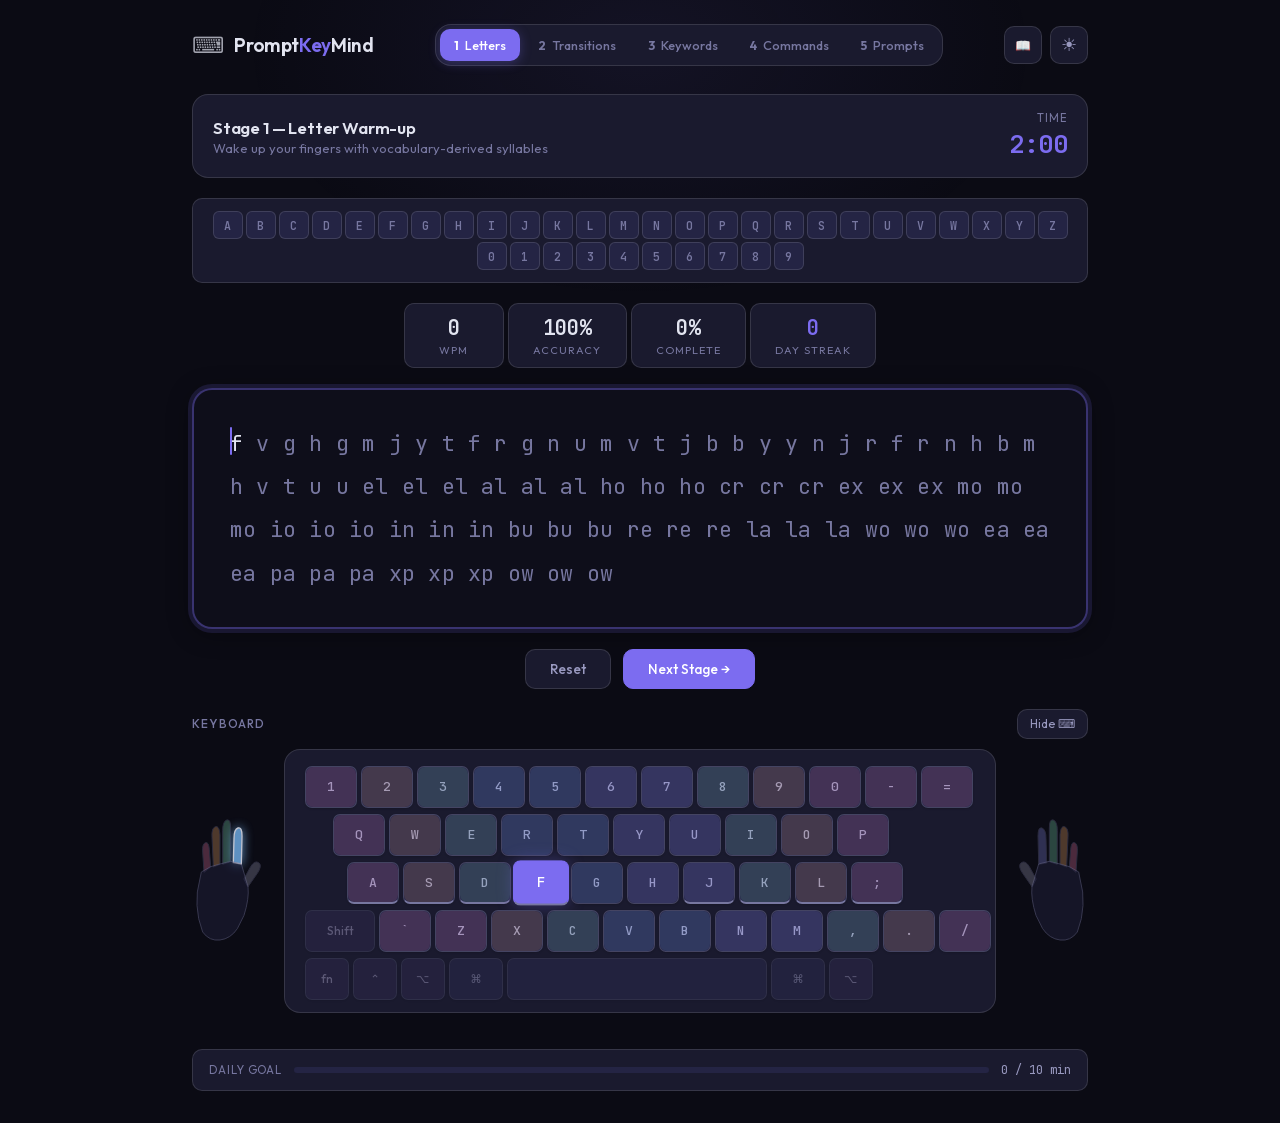
==== local/index.html @ 5115bd87 "v0.5 — Add offline local version with bundled fonts Self-contained copy in local/ folder that works " ====
<!DOCTYPE html>
<html lang="en" data-theme="dark">
<head>
  <meta charset="UTF-8">
  <meta name="viewport" content="width=device-width, initial-scale=1.0">
  <title>PromptKeyMind</title>
  <link rel="stylesheet" href="css/fonts.css">
  <link rel="stylesheet" href="css/styles.css">
</head>
<body>
  <!-- Ambient background glow -->
  <div class="ambient-glow"></div>

  <div class="app-container">
    <!-- Header -->
    <header class="app-header">
      <div class="logo">
        <span class="logo-icon">⌨</span>
        <span class="logo-text">Prompt<span class="logo-accent">Key</span>Mind</span>
      </div>

      <nav class="stage-tabs" role="tablist">
        <button class="stage-tab active" data-stage="1" role="tab" aria-selected="true">
          <span class="tab-num">1</span>
          <span class="tab-label">Letters</span>
        </button>
        <button class="stage-tab" data-stage="2" role="tab" aria-selected="false">
          <span class="tab-num">2</span>
          <span class="tab-label">Transitions</span>
        </button>
        <button class="stage-tab" data-stage="3" role="tab" aria-selected="false">
          <span class="tab-num">3</span>
          <span class="tab-label">Keywords</span>
        </button>
        <button class="stage-tab" data-stage="4" role="tab" aria-selected="false">
          <span class="tab-num">4</span>
          <span class="tab-label">Commands</span>
        </button>
        <button class="stage-tab" data-stage="5" role="tab" aria-selected="false">
          <span class="tab-num">5</span>
          <span class="tab-label">Prompts</span>
        </button>
      </nav>

      <div class="header-controls">
        <a href="vocab.html" class="btn-icon" title="Vocabulary" style="text-decoration:none;font-size:0.8rem;">📖</a>
        <button class="btn-icon" id="theme-toggle" title="Toggle theme (T)">
          <span class="theme-icon-dark">☀</span>
          <span class="theme-icon-light">☾</span>
        </button>
      </div>
    </header>

    <!-- Stage Info Bar -->
    <div class="stage-info">
      <div class="stage-title">
        <h2 id="stage-name">Stage 1 — Letter Warm-up</h2>
        <p class="stage-hint" id="stage-hint">Wake up your fingers with syllable patterns</p>
      </div>
      <div class="stage-timer">
        <span class="timer-label">Time</span>
        <span class="timer-value" id="timer">2:00</span>
      </div>
    </div>

    <!-- Key Progress Bar (Keybr-style) -->
    <div class="key-progress-bar" id="key-progress">
      <!-- Populated by JS -->
    </div>

    <!-- Stats Bar -->
    <div class="stats-bar">
      <div class="stat">
        <span class="stat-value" id="stat-wpm">0</span>
        <span class="stat-label">WPM</span>
      </div>
      <div class="stat">
        <span class="stat-value" id="stat-accuracy">100%</span>
        <span class="stat-label">Accuracy</span>
      </div>
      <div class="stat">
        <span class="stat-value" id="stat-progress">0%</span>
        <span class="stat-label">Complete</span>
      </div>
      <div class="stat stat-streak">
        <span class="stat-value" id="stat-streak">0</span>
        <span class="stat-label">Day streak</span>
      </div>
    </div>

    <!-- Typing Area -->
    <div class="typing-area" id="typing-area">
      <div class="typing-text" id="typing-text">
        <!-- Populated by JS: spans per character -->
      </div>
      <!-- Hidden input to capture keystrokes -->
      <input type="text" class="typing-input" id="typing-input" autocomplete="off" autocorrect="off" autocapitalize="off" spellcheck="false">
    </div>

    <!-- Action Buttons -->
    <div class="action-bar">
      <button class="btn btn-secondary" id="btn-reset" title="Reset (Esc)">Reset</button>
      <button class="btn btn-primary" id="btn-next" title="Next stage (→)">Next Stage →</button>
    </div>

    <!-- Virtual Keyboard -->
    <div class="keyboard-section" id="keyboard-section">
      <div class="keyboard-header">
        <span class="keyboard-title">Keyboard</span>
        <button class="btn-icon btn-small" id="keyboard-toggle" title="Toggle keyboard (K)">Hide ⌨</button>
      </div>
      <div class="keyboard-with-hands" id="keyboard-with-hands">
        <div class="hand hand-left" id="hand-left">
          <svg viewBox="0 0 120 200" xmlns="http://www.w3.org/2000/svg">
            <!-- Left hand outline with 5 finger regions -->
            <!-- Pinky (leftmost finger) -->
            <path class="finger" data-finger="pinky-l"
              d="M18,90 L16,60 Q15,48 20,46 Q25,44 26,56 L28,82 Z"
              />
            <!-- Ring finger -->
            <path class="finger" data-finger="ring-l"
              d="M32,82 L30,38 Q29,24 35,22 Q41,20 42,34 L42,78 Z"
              />
            <!-- Middle finger -->
            <path class="finger" data-finger="middle-l"
              d="M46,78 L46,28 Q46,14 52,12 Q58,10 58,24 L58,74 Z"
              />
            <!-- Index finger -->
            <path class="finger" data-finger="index-l"
              d="M62,76 L63,40 Q63,26 69,24 Q75,22 75,36 L74,78 Z"
              />
            <!-- Thumb (angled outward to the right) -->
            <path class="finger" data-finger="thumb"
              d="M78,100 L88,82 Q94,72 100,76 Q106,80 98,92 L84,112 Z"
              />
            <!-- Palm -->
            <path class="hand-palm"
              d="M14,90 L28,82 L42,78 L58,74 L74,78 L84,112
                 Q86,130 78,155 L68,175 Q58,190 42,192
                 Q26,194 16,180 L10,160 Q6,140 8,120 Z"
              />
          </svg>
        </div>
        <div class="keyboard-container" id="keyboard-container">
          <!-- Populated by keyboard.js -->
        </div>
        <div class="hand hand-right" id="hand-right">
          <svg viewBox="0 0 120 200" xmlns="http://www.w3.org/2000/svg">
            <!-- Right hand outline with 5 finger regions (mirrored) -->
            <!-- Pinky (rightmost finger) -->
            <path class="finger" data-finger="pinky-r"
              d="M102,90 L104,60 Q105,48 100,46 Q95,44 94,56 L92,82 Z"
              />
            <!-- Ring finger -->
            <path class="finger" data-finger="ring-r"
              d="M88,82 L90,38 Q91,24 85,22 Q79,20 78,34 L78,78 Z"
              />
            <!-- Middle finger -->
            <path class="finger" data-finger="middle-r"
              d="M74,78 L74,28 Q74,14 68,12 Q62,10 62,24 L62,74 Z"
              />
            <!-- Index finger -->
            <path class="finger" data-finger="index-r"
              d="M58,76 L57,40 Q57,26 51,24 Q45,22 45,36 L46,78 Z"
              />
            <!-- Thumb (angled outward to the left) -->
            <path class="finger" data-finger="thumb"
              d="M42,100 L32,82 Q26,72 20,76 Q14,80 22,92 L36,112 Z"
              />
            <!-- Palm -->
            <path class="hand-palm"
              d="M106,90 L92,82 L78,78 L62,74 L46,78 L36,112
                 Q34,130 42,155 L52,175 Q62,190 78,192
                 Q94,194 104,180 L110,160 Q114,140 112,120 Z"
              />
          </svg>
        </div>
      </div>
    </div>

    <!-- Daily Goal Footer -->
    <footer class="app-footer">
      <div class="daily-goal">
        <span class="goal-label">Daily goal</span>
        <div class="goal-bar">
          <div class="goal-fill" id="goal-fill" style="width: 0%"></div>
        </div>
        <span class="goal-text" id="goal-text">0 / 10 min</span>
      </div>
    </footer>
  </div>

  <script type="module" src="js/app.js"></script>
</body>
</html>
---- local/css/fonts.css ----
/* Local @font-face declarations for offline use */
/* Variable fonts — single file per family, all weights */

@font-face {
  font-family: 'JetBrains Mono';
  font-style: normal;
  font-weight: 400 700;
  font-display: swap;
  src: url(../fonts/JetBrainsMono.woff2) format('woff2');
}

@font-face {
  font-family: 'Outfit';
  font-style: normal;
  font-weight: 400 700;
  font-display: swap;
  src: url(../fonts/Outfit.woff2) format('woff2');
}
---- local/css/styles.css ----
/* ============================================
   PromptKeyMind — Styles
   "Focused Flow" aesthetic: calm, premium,
   code-editor meets meditation app
   ============================================ */

/* --- CSS Variables / Themes --- */
:root {
  /* Shared */
  --font-mono: 'JetBrains Mono', 'SF Mono', 'Fira Code', monospace;
  --font-ui: 'Outfit', 'SF Pro Display', system-ui, sans-serif;
  --radius-sm: 6px;
  --radius-md: 10px;
  --radius-lg: 16px;
  --radius-xl: 20px;
  --transition: 0.2s ease;
  --transition-slow: 0.4s cubic-bezier(0.4, 0, 0.2, 1);

  /* Finger zone colors — shared between themes */
  --finger-pinky-l: #e879a0;
  --finger-ring-l: #f0a868;
  --finger-middle-l: #7dd3a8;
  --finger-index-l: #6ea8e0;
  --finger-index-r: #8b8de8;
  --finger-middle-r: #7dd3a8;
  --finger-ring-r: #f0a868;
  --finger-pinky-r: #e879a0;
  --finger-thumb: #a0a0b8;
}

/* Dark theme (default) */
[data-theme="dark"] {
  --bg-primary: #0b0b14;
  --bg-secondary: #1a1a2e;
  --bg-tertiary: #242444;
  --bg-elevated: #282850;
  --bg-input: #0e0e1a;
  --text-primary: #e2e4f0;
  --text-secondary: #9999c0;
  --text-muted: #7777a0;
  --accent: #7c6cf0;
  --accent-glow: rgba(124, 108, 240, 0.15);
  --accent-glow-strong: rgba(124, 108, 240, 0.3);
  --correct: #4ade80;
  --error: #f87171;
  --error-bg: rgba(248, 113, 113, 0.1);
  --border: rgba(255, 255, 255, 0.12);
  --border-focus: rgba(124, 108, 240, 0.4);
  --shadow: 0 4px 24px rgba(0, 0, 0, 0.4);
  --shadow-sm: 0 2px 8px rgba(0, 0, 0, 0.3);
  --key-bg: #252548;
  --key-bg-hover: #24243e;
  --key-border: rgba(255, 255, 255, 0.14);
  --key-active: #7c6cf0;
  --key-active-text: #fff;
  --glow-color: rgba(124, 108, 240, 0.08);
}

/* Light theme */
[data-theme="light"] {
  --bg-primary: #f5f5fa;
  --bg-secondary: #eeeef4;
  --bg-tertiary: #e4e4ee;
  --bg-elevated: #fff;
  --bg-input: #fff;
  --text-primary: #1a1a2e;
  --text-secondary: #6b6b88;
  --text-muted: #9999b0;
  --accent: #5b4fd6;
  --accent-glow: rgba(91, 79, 214, 0.1);
  --accent-glow-strong: rgba(91, 79, 214, 0.2);
  --correct: #16a34a;
  --error: #dc2626;
  --error-bg: rgba(220, 38, 38, 0.06);
  --border: rgba(0, 0, 0, 0.08);
  --border-focus: rgba(91, 79, 214, 0.4);
  --shadow: 0 4px 24px rgba(0, 0, 0, 0.08);
  --shadow-sm: 0 2px 8px rgba(0, 0, 0, 0.05);
  --key-bg: #fff;
  --key-bg-hover: #f0f0f8;
  --key-border: rgba(0, 0, 0, 0.1);
  --key-active: #5b4fd6;
  --key-active-text: #fff;
  --glow-color: rgba(91, 79, 214, 0.05);
}

/* --- Reset & Base --- */
*, *::before, *::after {
  margin: 0;
  padding: 0;
  box-sizing: border-box;
}

html {
  font-size: 16px;
  -webkit-font-smoothing: antialiased;
  -moz-osx-font-smoothing: grayscale;
}

body {
  font-family: var(--font-ui);
  background: var(--bg-primary);
  color: var(--text-primary);
  min-height: 100vh;
  transition: background var(--transition-slow), color var(--transition-slow);
  overflow-x: hidden;
}

/* --- Ambient Background Glow --- */
.ambient-glow {
  position: fixed;
  top: -200px;
  left: 50%;
  transform: translateX(-50%);
  width: 800px;
  height: 500px;
  background: radial-gradient(ellipse, var(--glow-color) 0%, transparent 70%);
  pointer-events: none;
  z-index: 0;
  transition: background var(--transition-slow);
}

/* --- App Container --- */
.app-container {
  position: relative;
  z-index: 1;
  max-width: 960px;
  margin: 0 auto;
  padding: 24px 32px 32px;
  display: flex;
  flex-direction: column;
  gap: 20px;
  min-height: 100vh;
}

/* --- Header --- */
.app-header {
  display: flex;
  align-items: center;
  justify-content: space-between;
  gap: 24px;
  padding-bottom: 8px;
}

.logo {
  display: flex;
  align-items: center;
  gap: 10px;
  flex-shrink: 0;
}

.logo-icon {
  font-size: 1.4rem;
  opacity: 0.7;
}

.logo-text {
  font-family: var(--font-ui);
  font-size: 1.2rem;
  font-weight: 600;
  letter-spacing: -0.02em;
  color: var(--text-primary);
}

.logo-accent {
  color: var(--accent);
}

/* Stage Tabs */
.stage-tabs {
  display: flex;
  gap: 4px;
  background: var(--bg-secondary);
  border-radius: var(--radius-lg);
  padding: 4px;
  border: 1px solid var(--border);
}

.stage-tab {
  display: flex;
  align-items: center;
  gap: 6px;
  padding: 8px 14px;
  border: none;
  background: transparent;
  color: var(--text-muted);
  font-family: var(--font-ui);
  font-size: 0.8rem;
  font-weight: 500;
  border-radius: var(--radius-md);
  cursor: pointer;
  transition: all var(--transition);
  white-space: nowrap;
}

.stage-tab:hover {
  color: var(--text-secondary);
  background: var(--bg-tertiary);
}

.stage-tab.active {
  background: var(--accent);
  color: #fff;
  box-shadow: 0 2px 12px var(--accent-glow-strong);
}

.stage-tab.completed {
  color: var(--correct);
}

.tab-num {
  font-weight: 700;
  font-size: 0.75rem;
}

.tab-label {
  font-weight: 500;
}

/* Header Controls */
.header-controls {
  display: flex;
  gap: 8px;
  flex-shrink: 0;
}

.btn-icon {
  width: 38px;
  height: 38px;
  border: 1px solid var(--border);
  background: var(--bg-secondary);
  color: var(--text-secondary);
  border-radius: var(--radius-md);
  cursor: pointer;
  display: flex;
  align-items: center;
  justify-content: center;
  font-size: 1.1rem;
  transition: all var(--transition);
}

.btn-icon:hover {
  background: var(--bg-tertiary);
  color: var(--text-primary);
  border-color: var(--border-focus);
}

.btn-icon.btn-small {
  width: auto;
  height: 30px;
  padding: 0 12px;
  font-size: 0.75rem;
  font-family: var(--font-ui);
}

/* Theme toggle icons */
[data-theme="dark"] .theme-icon-light { display: none; }
[data-theme="light"] .theme-icon-dark { display: none; }

/* --- Stage Info --- */
.stage-info {
  display: flex;
  align-items: center;
  justify-content: space-between;
  padding: 16px 20px;
  background: var(--bg-secondary);
  border: 1px solid var(--border);
  border-radius: var(--radius-lg);
}

.stage-title h2 {
  font-family: var(--font-ui);
  font-size: 1.05rem;
  font-weight: 600;
  letter-spacing: -0.01em;
}

.stage-hint {
  color: var(--text-muted);
  font-size: 0.82rem;
  margin-top: 2px;
}

.stage-timer {
  display: flex;
  flex-direction: column;
  align-items: flex-end;
  gap: 2px;
}

.timer-label {
  font-size: 0.7rem;
  text-transform: uppercase;
  letter-spacing: 0.08em;
  color: var(--text-muted);
}

.timer-value {
  font-family: var(--font-mono);
  font-size: 1.6rem;
  font-weight: 600;
  color: var(--accent);
  letter-spacing: -0.02em;
}

.timer-value.warning {
  color: var(--error);
  animation: pulse-warning 1s infinite;
}

@keyframes pulse-warning {
  0%, 100% { opacity: 1; }
  50% { opacity: 0.5; }
}

/* --- Key Progress Bar (Keybr-style) --- */
.key-progress-bar {
  display: flex;
  gap: 3px;
  padding: 12px 16px;
  background: var(--bg-secondary);
  border: 1px solid var(--border);
  border-radius: var(--radius-md);
  flex-wrap: wrap;
  justify-content: center;
}

.key-progress-item {
  display: flex;
  align-items: center;
  justify-content: center;
  width: 30px;
  height: 28px;
  font-family: var(--font-mono);
  font-size: 0.72rem;
  font-weight: 600;
  text-transform: uppercase;
  border-radius: var(--radius-sm);
  border: 1px solid var(--border);
  background: var(--bg-tertiary);
  color: var(--text-muted);
  transition: all var(--transition);
}

.key-progress-item.current {
  border-color: var(--accent);
  background: var(--accent-glow);
  color: var(--accent);
  box-shadow: 0 0 12px var(--accent-glow);
}

.key-progress-item.mastered {
  background: rgba(74, 222, 128, 0.15);
  border-color: rgba(74, 222, 128, 0.3);
  color: var(--correct);
}

.key-progress-item.learning {
  background: rgba(251, 191, 36, 0.12);
  border-color: rgba(251, 191, 36, 0.3);
  color: #fbbf24;
}

/* --- Stats Bar --- */
.stats-bar {
  display: flex;
  gap: 4px;
  justify-content: center;
}

.stat {
  display: flex;
  flex-direction: column;
  align-items: center;
  gap: 2px;
  padding: 10px 24px;
  background: var(--bg-secondary);
  border: 1px solid var(--border);
  border-radius: var(--radius-md);
  min-width: 100px;
}

.stat-value {
  font-family: var(--font-mono);
  font-size: 1.3rem;
  font-weight: 600;
  color: var(--text-primary);
}

.stat-label {
  font-size: 0.68rem;
  text-transform: uppercase;
  letter-spacing: 0.1em;
  color: var(--text-muted);
}

.stat-streak .stat-value {
  color: var(--accent);
}

/* --- Typing Area --- */
.typing-area {
  position: relative;
  background: var(--bg-input);
  border: 2px solid var(--border);
  border-radius: var(--radius-xl);
  padding: 32px 36px;
  min-height: 160px;
  cursor: text;
  transition: border-color var(--transition), box-shadow var(--transition);
}

.typing-area:focus-within {
  border-color: var(--border-focus);
  box-shadow: 0 0 0 4px var(--accent-glow), var(--shadow);
}

.typing-text {
  font-family: var(--font-mono);
  font-size: 1.35rem;
  line-height: 2;
  letter-spacing: 0.01em;
  color: var(--text-muted);
  user-select: none;
}

.typing-text .word {
  display: inline;
  white-space: nowrap;
}

.typing-text .char-space {
  white-space: pre-wrap;
}

.typing-text .char {
  position: relative;
  transition: color 0.05s;
}

.typing-text .char.correct {
  color: var(--correct);
}

.typing-text .char.incorrect {
  color: var(--error);
  background: var(--error-bg);
  border-radius: 2px;
}

.typing-text .char.current {
  color: var(--text-primary);
}

.typing-text .char.current::after {
  content: '';
  position: absolute;
  left: 0;
  bottom: 2px;
  width: 2px;
  height: 1.3em;
  background: var(--accent);
  animation: blink-cursor 1s step-end infinite;
  border-radius: 1px;
}

@keyframes blink-cursor {
  0%, 100% { opacity: 1; }
  50% { opacity: 0; }
}

.typing-input {
  position: absolute;
  top: 0;
  left: 0;
  width: 100%;
  height: 100%;
  opacity: 0;
  cursor: text;
  font-size: 16px; /* prevent zoom on focus */
}

/* --- Action Bar --- */
.action-bar {
  display: flex;
  justify-content: center;
  gap: 12px;
}

.btn {
  font-family: var(--font-ui);
  font-size: 0.85rem;
  font-weight: 500;
  padding: 10px 24px;
  border-radius: var(--radius-md);
  border: 1px solid var(--border);
  cursor: pointer;
  transition: all var(--transition);
}

.btn-secondary {
  background: var(--bg-secondary);
  color: var(--text-secondary);
}

.btn-secondary:hover {
  background: var(--bg-tertiary);
  color: var(--text-primary);
}

.btn-primary {
  background: var(--accent);
  color: #fff;
  border-color: var(--accent);
}

.btn-primary:hover {
  filter: brightness(1.1);
  box-shadow: 0 4px 16px var(--accent-glow-strong);
}

/* --- Keyboard Section --- */
.keyboard-section {
  display: flex;
  flex-direction: column;
  gap: 10px;
}

.keyboard-header {
  display: flex;
  align-items: center;
  justify-content: space-between;
}

.keyboard-title {
  font-size: 0.75rem;
  text-transform: uppercase;
  letter-spacing: 0.1em;
  color: var(--text-muted);
  font-weight: 500;
}

.keyboard-container {
  background: var(--bg-secondary);
  border: 1px solid var(--border);
  border-radius: var(--radius-lg);
  padding: 16px 20px 12px;
  display: flex;
  flex-direction: column;
  gap: 6px;
  align-items: flex-start;
  transition: max-height var(--transition-slow), opacity var(--transition-slow), padding var(--transition-slow);
  overflow: hidden;
}

.keyboard-container.hidden {
  max-height: 0;
  opacity: 0;
  padding: 0 20px;
  border: none;
}

.keyboard-row {
  display: flex;
  gap: 4px;
}

/* Mac ISO stagger — left-aligned with padding matching real key positions
   1u = 56px (52px key + 4px gap) */
.keyboard-row:nth-child(1) { padding-left: 0; }       /* number row: flush left */
.keyboard-row:nth-child(2) { padding-left: 28px; }     /* QWERTY: ~0.5u indent */
.keyboard-row:nth-child(3) { padding-left: 42px; }     /* home row: ~0.75u indent */
.keyboard-row:nth-child(4) { padding-left: 0; }        /* bottom: shift starts flush */
.keyboard-row:nth-child(5) { padding-left: 0; }        /* modifiers: flush */

/* Base key style — Mac-like rounded rectangles */
.key {
  width: 52px;
  height: 42px;
  display: flex;
  align-items: center;
  justify-content: center;
  font-family: var(--font-mono);
  font-size: 0.82rem;
  font-weight: 500;
  background: var(--key-bg);
  color: var(--text-secondary);
  border: 1px solid var(--key-border);
  border-radius: 7px;
  transition: all 0.1s ease;
  user-select: none;
  position: relative;
  box-shadow: 0 1px 2px rgba(0,0,0,0.15);
}

.key::after {
  content: '';
  position: absolute;
  inset: 0;
  border-radius: 7px;
  opacity: 0.15;
  transition: opacity 0.1s;
}

/* Finger zone colors on keys */
.key[data-finger="pinky-l"]::after { background: var(--finger-pinky-l); }
.key[data-finger="ring-l"]::after { background: var(--finger-ring-l); }
.key[data-finger="middle-l"]::after { background: var(--finger-middle-l); }
.key[data-finger="index-l"]::after { background: var(--finger-index-l); }
.key[data-finger="index-r"]::after { background: var(--finger-index-r); }
.key[data-finger="middle-r"]::after { background: var(--finger-middle-r); }
.key[data-finger="ring-r"]::after { background: var(--finger-ring-r); }
.key[data-finger="pinky-r"]::after { background: var(--finger-pinky-r); }
.key[data-finger="thumb"]::after { background: var(--finger-thumb); }

.key.active {
  background: var(--key-active);
  color: var(--key-active-text);
  border-color: var(--key-active);
  box-shadow: 0 0 16px var(--accent-glow-strong);
  transform: scale(1.08);
}

.key.active::after {
  opacity: 0;
}

.key.home-key {
  border-bottom: 2px solid var(--text-muted);
}

/* Modifier keys — dimmer, smaller text */
.key.key-modifier {
  opacity: 0.5;
  font-size: 0.72rem;
  font-family: var(--font-ui);
}

.key.key-modifier::after {
  opacity: 0.05;
}

/* Mac modifier widths */
.key-shift { width: 70px; }
.key-mod-sm { width: 44px; font-size: 0.9rem; }
.key-mod { width: 54px; font-size: 0.9rem; }
.key-space { width: 260px; }

/* Finger Legend (hidden — replaced by hand SVGs) */
.finger-legend {
  display: none;
}

/* --- Hand SVG Indicators --- */
.keyboard-with-hands {
  display: flex;
  align-items: center;
  justify-content: center;
  gap: 12px;
  max-height: 500px;
  overflow: hidden;
  transition: max-height var(--transition-slow), opacity var(--transition-slow), gap var(--transition-slow);
}

.hand {
  width: 80px;
  flex-shrink: 0;
  opacity: 0.85;
  transition: opacity var(--transition);
}

.hand svg {
  width: 100%;
  height: auto;
  overflow: visible;
}

/* Palm shape */
.hand .hand-palm {
  fill: var(--bg-tertiary);
  stroke: var(--text-muted);
  stroke-width: 1.5;
  stroke-linejoin: round;
  opacity: 0.5;
  transition: fill var(--transition), stroke var(--transition);
}

/* Finger paths — default: zone color at low opacity */
.hand .finger {
  stroke: var(--text-muted);
  stroke-width: 1.5;
  stroke-linejoin: round;
  stroke-linecap: round;
  opacity: 0.7;
  transition: fill 0.15s ease, opacity 0.15s ease, filter 0.15s ease;
}

/* Finger zone fill colors (low opacity by default) */
.hand .finger[data-finger="pinky-l"] { fill: var(--finger-pinky-l); opacity: 0.35; }
.hand .finger[data-finger="ring-l"] { fill: var(--finger-ring-l); opacity: 0.35; }
.hand .finger[data-finger="middle-l"] { fill: var(--finger-middle-l); opacity: 0.35; }
.hand .finger[data-finger="index-l"] { fill: var(--finger-index-l); opacity: 0.35; }
.hand .finger[data-finger="pinky-r"] { fill: var(--finger-pinky-r); opacity: 0.35; }
.hand .finger[data-finger="ring-r"] { fill: var(--finger-ring-r); opacity: 0.35; }
.hand .finger[data-finger="middle-r"] { fill: var(--finger-middle-r); opacity: 0.35; }
.hand .finger[data-finger="index-r"] { fill: var(--finger-index-r); opacity: 0.35; }
.hand .finger[data-finger="thumb"] { fill: var(--finger-thumb); opacity: 0.35; }

/* Active finger — full brightness + glow */
.hand .finger.active {
  opacity: 1;
  stroke: var(--text-primary);
  stroke-width: 2;
  filter: drop-shadow(0 0 6px currentColor);
}

.hand .finger.active[data-finger="pinky-l"] { fill: var(--finger-pinky-l); filter: drop-shadow(0 0 8px var(--finger-pinky-l)); }
.hand .finger.active[data-finger="ring-l"] { fill: var(--finger-ring-l); filter: drop-shadow(0 0 8px var(--finger-ring-l)); }
.hand .finger.active[data-finger="middle-l"] { fill: var(--finger-middle-l); filter: drop-shadow(0 0 8px var(--finger-middle-l)); }
.hand .finger.active[data-finger="index-l"] { fill: var(--finger-index-l); filter: drop-shadow(0 0 8px var(--finger-index-l)); }
.hand .finger.active[data-finger="pinky-r"] { fill: var(--finger-pinky-r); filter: drop-shadow(0 0 8px var(--finger-pinky-r)); }
.hand .finger.active[data-finger="ring-r"] { fill: var(--finger-ring-r); filter: drop-shadow(0 0 8px var(--finger-ring-r)); }
.hand .finger.active[data-finger="middle-r"] { fill: var(--finger-middle-r); filter: drop-shadow(0 0 8px var(--finger-middle-r)); }
.hand .finger.active[data-finger="index-r"] { fill: var(--finger-index-r); filter: drop-shadow(0 0 8px var(--finger-index-r)); }
.hand .finger.active[data-finger="thumb"] { fill: var(--finger-thumb); filter: drop-shadow(0 0 8px var(--finger-thumb)); }

/* When keyboard is hidden, hide hands and collapse wrapper */
.keyboard-with-hands.hidden {
  max-height: 0;
  opacity: 0;
  overflow: hidden;
  gap: 0;
  pointer-events: none;
  transition: max-height var(--transition-slow), opacity var(--transition-slow);
}

/* --- Footer --- */
.app-footer {
  margin-top: auto;
  padding-top: 16px;
}

.daily-goal {
  display: flex;
  align-items: center;
  gap: 12px;
  padding: 12px 16px;
  background: var(--bg-secondary);
  border: 1px solid var(--border);
  border-radius: var(--radius-md);
}

.goal-label {
  font-size: 0.72rem;
  text-transform: uppercase;
  letter-spacing: 0.08em;
  color: var(--text-muted);
  white-space: nowrap;
}

.goal-bar {
  flex: 1;
  height: 6px;
  background: var(--bg-tertiary);
  border-radius: 3px;
  overflow: hidden;
}

.goal-fill {
  height: 100%;
  background: linear-gradient(90deg, var(--accent), var(--correct));
  border-radius: 3px;
  transition: width var(--transition-slow);
}

.goal-text {
  font-family: var(--font-mono);
  font-size: 0.75rem;
  color: var(--text-secondary);
  white-space: nowrap;
}

/* --- Stage Complete Overlay --- */
.stage-complete {
  position: fixed;
  inset: 0;
  background: rgba(0, 0, 0, 0.6);
  display: flex;
  align-items: center;
  justify-content: center;
  z-index: 100;
  opacity: 0;
  pointer-events: none;
  transition: opacity var(--transition-slow);
}

.stage-complete.visible {
  opacity: 1;
  pointer-events: all;
}

.stage-complete-card {
  background: var(--bg-elevated);
  border: 1px solid var(--border);
  border-radius: var(--radius-xl);
  padding: 40px 48px;
  text-align: center;
  box-shadow: var(--shadow);
  max-width: 420px;
}

.stage-complete-card h3 {
  font-family: var(--font-ui);
  font-size: 1.4rem;
  font-weight: 600;
  margin-bottom: 8px;
}

.stage-complete-card p {
  color: var(--text-secondary);
  font-size: 0.9rem;
  margin-bottom: 24px;
}

.stage-complete-stats {
  display: flex;
  gap: 24px;
  justify-content: center;
  margin-bottom: 28px;
}

/* --- Animations --- */
@keyframes fade-in {
  from { opacity: 0; transform: translateY(8px); }
  to { opacity: 1; transform: translateY(0); }
}

.app-container > * {
  animation: fade-in 0.4s ease both;
}

.app-container > *:nth-child(1) { animation-delay: 0.05s; }
.app-container > *:nth-child(2) { animation-delay: 0.1s; }
.app-container > *:nth-child(3) { animation-delay: 0.15s; }
.app-container > *:nth-child(4) { animation-delay: 0.2s; }
.app-container > *:nth-child(5) { animation-delay: 0.25s; }
.app-container > *:nth-child(6) { animation-delay: 0.3s; }
.app-container > *:nth-child(7) { animation-delay: 0.35s; }
.app-container > *:nth-child(8) { animation-delay: 0.4s; }
.app-container > *:nth-child(9) { animation-delay: 0.45s; }
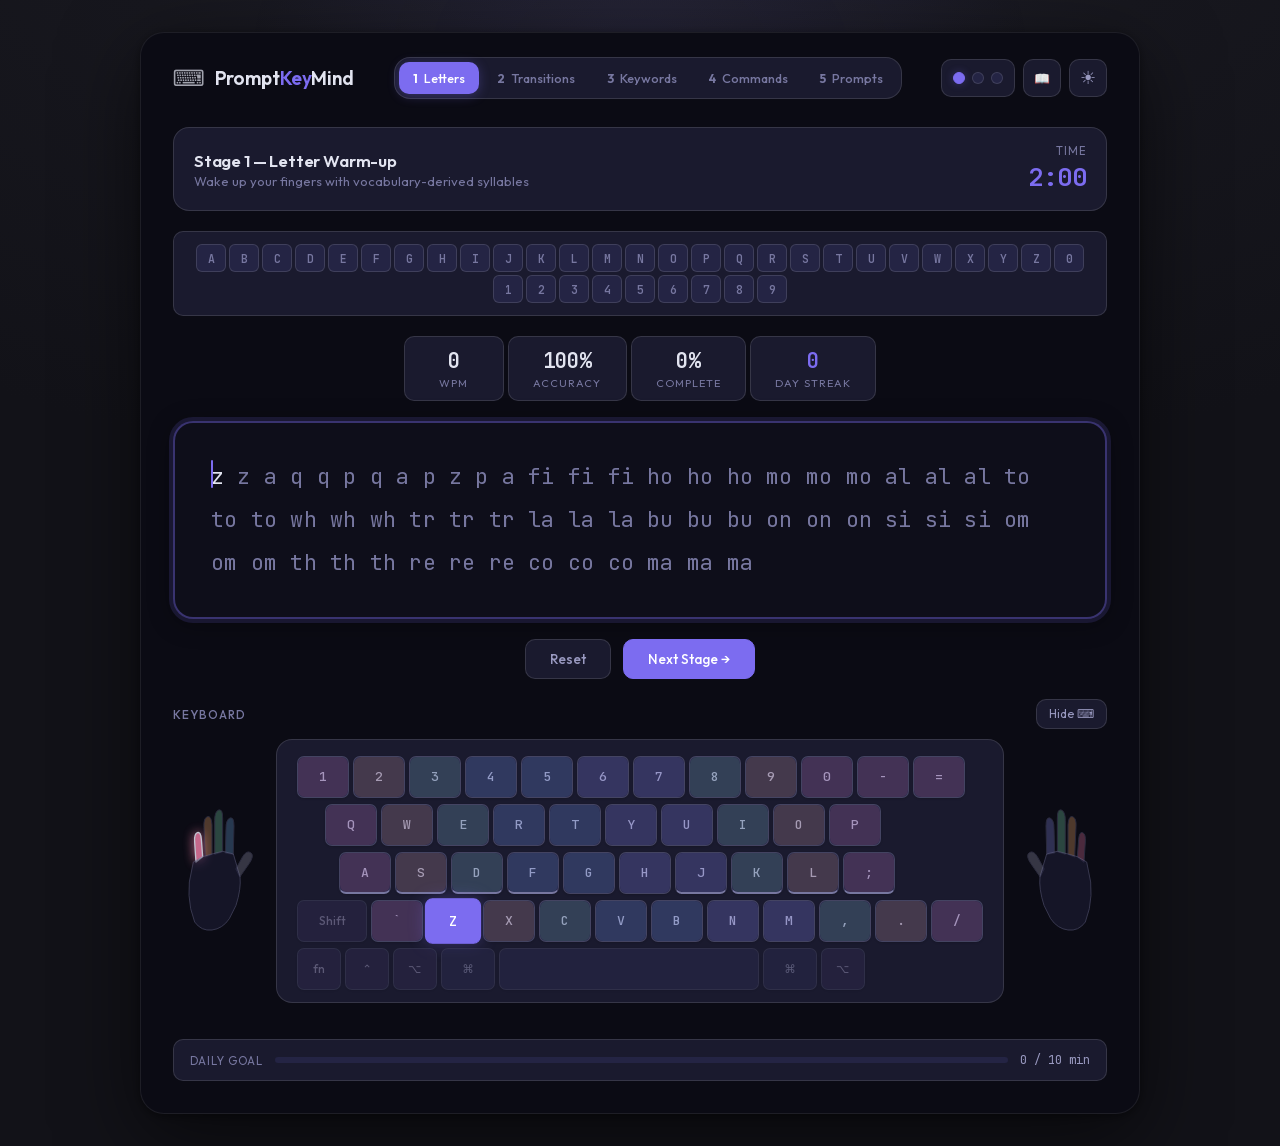
==== commit f552a311: "[cc] v1.2 — Focus-frame design: 3 switchable concepts (Studio/Terminal/Spotlight), preventScroll fix" ====
--- a/local/index.html
+++ b/local/index.html
@@ -1,5 +1,5 @@
 <!DOCTYPE html>
-<html lang="en" data-theme="dark">
+<html lang="en" data-theme="dark" data-design="studio">
 <head>
   <meta charset="UTF-8">
   <meta name="viewport" content="width=device-width, initial-scale=1.0">
@@ -43,6 +43,11 @@
       </nav>
 
       <div class="header-controls">
+        <div class="design-switcher" role="group" aria-label="Design concept">
+          <button class="design-dot" data-design-opt="studio" title="Studio frame" aria-label="Studio design"></button>
+          <button class="design-dot" data-design-opt="terminal" title="Terminal glow" aria-label="Terminal glow design"></button>
+          <button class="design-dot" data-design-opt="spotlight" title="Spotlight" aria-label="Spotlight design"></button>
+        </div>
         <a href="vocab.html" class="btn-icon" title="Vocabulary" style="text-decoration:none;font-size:0.8rem;">📖</a>
         <button class="btn-icon" id="theme-toggle" title="Toggle theme (T)">
           <span class="theme-icon-dark">☀</span>
--- a/local/css/styles.css
+++ b/local/css/styles.css
@@ -84,6 +84,58 @@
   --glow-color: rgba(91, 79, 214, 0.05);
 }
 
+/* --- Design Concepts (focus-frame shells) ---
+   The app is a rounded card on a contrasting surround.
+   Switchable via data-design on <html>, persisted in localStorage. */
+
+/* Concept 1 — Studio: lighter graphite surround, near-black card */
+[data-design="studio"][data-theme="dark"] {
+  --page-bg: radial-gradient(1200px 600px at 50% -10%, #22222e 0%, #17171e 45%, #121218 100%);
+  --shell-bg: #0b0b14;
+  --shell-border: rgba(255, 255, 255, 0.08);
+  --shell-shadow: 0 24px 80px rgba(0, 0, 0, 0.55), 0 2px 8px rgba(0, 0, 0, 0.4);
+  --shell-radius: 24px;
+}
+[data-design="studio"][data-theme="light"] {
+  --page-bg: radial-gradient(1200px 600px at 50% -10%, #f2f2f7 0%, #e2e2ea 50%, #d8d8e2 100%);
+  --shell-bg: #f7f7fc;
+  --shell-border: rgba(0, 0, 0, 0.08);
+  --shell-shadow: 0 24px 64px rgba(30, 30, 60, 0.18);
+  --shell-radius: 24px;
+}
+
+/* Concept 2 — Terminal Glow: black dot-grid surround, glow-ring card */
+[data-design="terminal"][data-theme="dark"] {
+  --page-bg: radial-gradient(circle, rgba(124, 108, 240, 0.10) 1px, transparent 1.5px) 0 0 / 26px 26px, #050508;
+  --shell-bg: #10101c;
+  --shell-border: rgba(124, 108, 240, 0.35);
+  --shell-shadow: 0 0 80px rgba(124, 108, 240, 0.18), 0 24px 60px rgba(0, 0, 0, 0.6);
+  --shell-radius: 16px;
+}
+[data-design="terminal"][data-theme="light"] {
+  --page-bg: radial-gradient(circle, rgba(91, 79, 214, 0.18) 1px, transparent 1.5px) 0 0 / 26px 26px, #e0e0ea;
+  --shell-bg: #f7f7fc;
+  --shell-border: rgba(91, 79, 214, 0.4);
+  --shell-shadow: 0 0 60px rgba(91, 79, 214, 0.15), 0 20px 50px rgba(30, 30, 60, 0.15);
+  --shell-radius: 16px;
+}
+
+/* Concept 3 — Spotlight: pool of light behind a borderless floating card */
+[data-design="spotlight"][data-theme="dark"] {
+  --page-bg: radial-gradient(1400px 950px at 50% 35%, #32325a 0%, #1c1c30 45%, #08080e 90%);
+  --shell-bg: #0d0d17;
+  --shell-border: transparent;
+  --shell-shadow: 0 48px 140px rgba(0, 0, 0, 0.75), 0 12px 40px rgba(0, 0, 0, 0.5);
+  --shell-radius: 30px;
+}
+[data-design="spotlight"][data-theme="light"] {
+  --page-bg: radial-gradient(1400px 950px at 50% 35%, #ffffff 0%, #e4e4ee 45%, #c4c4d4 90%);
+  --shell-bg: #fafafd;
+  --shell-border: transparent;
+  --shell-shadow: 0 40px 100px rgba(40, 40, 80, 0.25);
+  --shell-radius: 30px;
+}
+
 /* --- Reset & Base --- */
 *, *::before, *::after {
   margin: 0;
@@ -99,11 +151,14 @@
 
 body {
   font-family: var(--font-ui);
-  background: var(--bg-primary);
+  background: var(--page-bg, var(--bg-primary));
   color: var(--text-primary);
   min-height: 100vh;
   transition: background var(--transition-slow), color var(--transition-slow);
   overflow-x: hidden;
+  display: flex;
+  justify-content: center;
+  padding: 32px 24px;
 }
 
 /* --- Ambient Background Glow --- */
@@ -124,13 +179,30 @@
 .app-container {
   position: relative;
   z-index: 1;
-  max-width: 960px;
-  margin: 0 auto;
+  width: 100%;
+  max-width: 1000px;
+  margin: auto; /* centers the card vertically on tall windows */
   padding: 24px 32px 32px;
   display: flex;
   flex-direction: column;
   gap: 20px;
-  min-height: 100vh;
+  min-height: min(900px, calc(100vh - 64px));
+  background: var(--shell-bg, transparent);
+  border: 1px solid var(--shell-border, transparent);
+  border-radius: var(--shell-radius, 0);
+  box-shadow: var(--shell-shadow, none);
+  transition: background var(--transition-slow), box-shadow var(--transition-slow), border-color var(--transition-slow);
+}
+
+/* Below this width the card goes full-bleed — no frame chrome */
+@media (max-width: 1100px) {
+  body { padding: 0; }
+  .app-container {
+    border-radius: 0;
+    border: none;
+    box-shadow: none;
+    min-height: 100vh;
+  }
 }
 
 /* --- Header --- */
@@ -253,6 +325,40 @@
   font-family: var(--font-ui);
 }
 
+/* Design concept switcher — three quiet dots */
+.design-switcher {
+  display: flex;
+  align-items: center;
+  gap: 7px;
+  height: 38px;
+  padding: 0 11px;
+  background: var(--bg-secondary);
+  border: 1px solid var(--border);
+  border-radius: var(--radius-md);
+}
+
+.design-dot {
+  width: 12px;
+  height: 12px;
+  padding: 0;
+  border-radius: 50%;
+  border: 1px solid var(--border);
+  background: var(--bg-tertiary);
+  cursor: pointer;
+  transition: all var(--transition);
+}
+
+.design-dot:hover {
+  border-color: var(--border-focus);
+  transform: scale(1.2);
+}
+
+.design-dot.active {
+  background: var(--accent);
+  border-color: var(--accent);
+  box-shadow: 0 0 8px var(--accent-glow-strong);
+}
+
 /* Theme toggle icons */
 [data-theme="dark"] .theme-icon-light { display: none; }
 [data-theme="light"] .theme-icon-dark { display: none; }
@@ -848,3 +954,58 @@
 .app-container > *:nth-child(7) { animation-delay: 0.35s; }
 .app-container > *:nth-child(8) { animation-delay: 0.4s; }
 .app-container > *:nth-child(9) { animation-delay: 0.45s; }
+
+/* --- Time-up Modal --- */
+.timeup-overlay {
+  position: fixed;
+  inset: 0;
+  background: rgba(0, 0, 0, 0.6);
+  backdrop-filter: blur(4px);
+  display: flex;
+  align-items: center;
+  justify-content: center;
+  z-index: 1000;
+  animation: fade-in 0.2s ease;
+}
+
+.timeup-modal {
+  background: var(--bg-secondary);
+  border: 1px solid var(--border);
+  border-radius: var(--radius-xl);
+  padding: 32px 40px;
+  text-align: center;
+  max-width: 400px;
+  width: 90%;
+  box-shadow: 0 20px 60px rgba(0, 0, 0, 0.4);
+}
+
+.timeup-modal h3 {
+  font-family: var(--font-ui);
+  font-size: 1.4rem;
+  font-weight: 600;
+  margin: 0 0 8px 0;
+  color: var(--text-primary);
+}
+
+.timeup-stats {
+  font-family: var(--font-mono);
+  font-size: 0.95rem;
+  color: var(--accent);
+  margin: 0 0 24px 0;
+}
+
+.timeup-actions {
+  display: flex;
+  gap: 12px;
+  justify-content: center;
+}
+
+.timeup-actions .btn {
+  min-width: 140px;
+}
+
+.timeup-hint {
+  font-size: 0.75rem;
+  color: var(--text-muted);
+  margin: 16px 0 0 0;
+}
